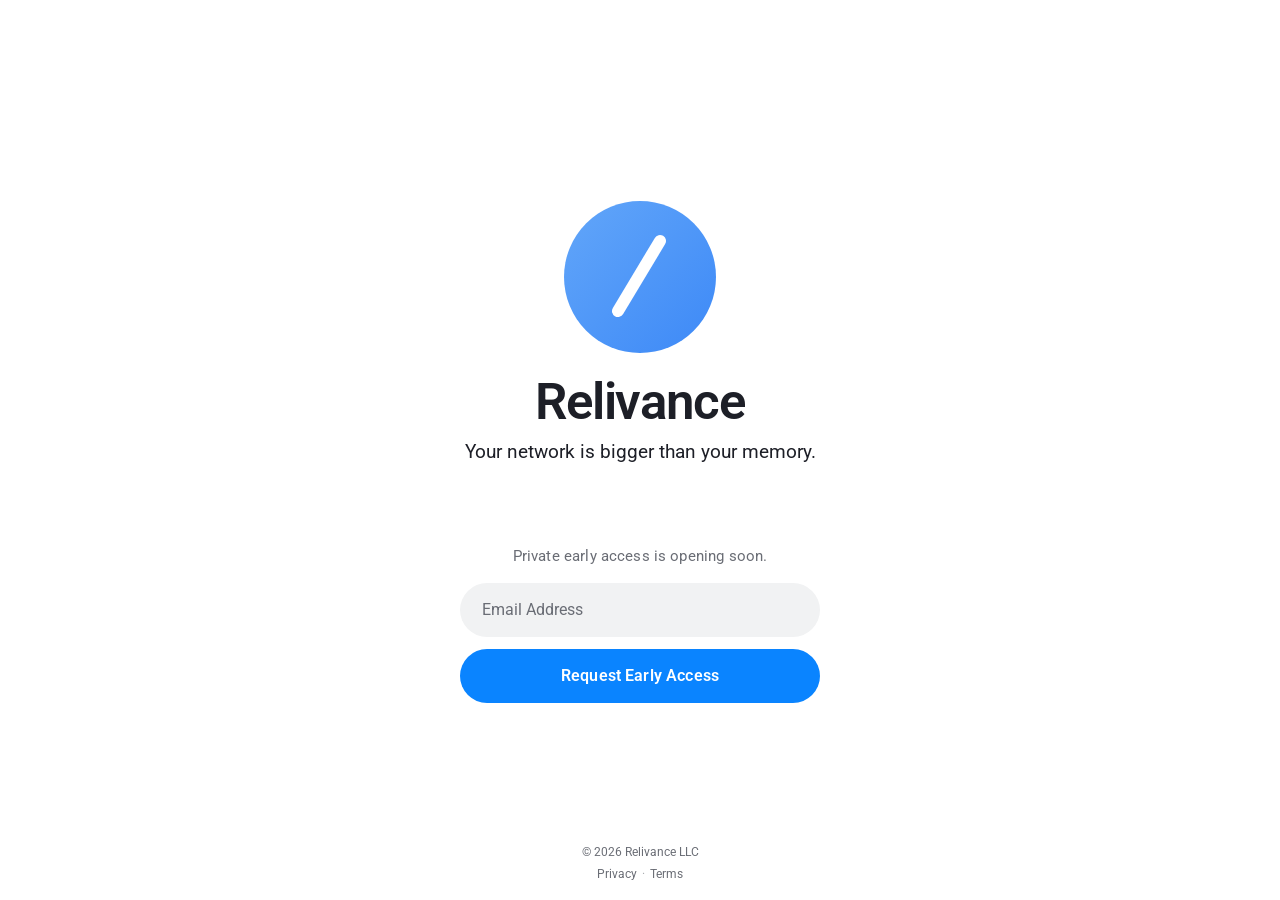
==== index.html @ b1c36630 "Update Relivance landing page" ====
<!doctype html>
<html lang="en">
  <head>
    <meta charset="utf-8" />
    <meta name="viewport" content="width=device-width, initial-scale=1, viewport-fit=cover" />
    <meta name="color-scheme" content="light dark" />
    <meta name="theme-color" content="#FFFFFF" media="(prefers-color-scheme: light)" />
    <meta name="theme-color" content="#0C0C0E" media="(prefers-color-scheme: dark)" />

    <title>Relivance — Your network is bigger than your memory.</title>
    <meta
      name="description"
      content="Relivance is a premium relationship-intelligence app for iOS. Private early access is opening soon."
    />

    <!-- Open Graph / social previews -->
    <meta property="og:type" content="website" />
    <meta property="og:title" content="Relivance" />
    <meta
      property="og:description"
      content="Your network is bigger than your memory. Private early access is opening soon."
    />
    <meta property="og:url" content="https://relivance.app/" />
    <meta property="og:image" content="https://relivance.app/assets/og-image.svg" />
    <meta name="twitter:card" content="summary_large_image" />
    <meta name="twitter:title" content="Relivance" />
    <meta
      name="twitter:description"
      content="Your network is bigger than your memory. Private early access is opening soon."
    />
    <meta name="twitter:image" content="https://relivance.app/assets/og-image.svg" />

    <!-- Favicon -->
    <link rel="icon" type="image/svg+xml" href="assets/favicon.svg" />
    <link rel="apple-touch-icon" href="assets/favicon.svg" />

    <!-- Roboto, matching the app's wordmark + slogan typography -->
    <link rel="preconnect" href="https://fonts.googleapis.com" />
    <link rel="preconnect" href="https://fonts.gstatic.com" crossorigin />
    <link
      rel="stylesheet"
      href="https://fonts.googleapis.com/css2?family=Roboto:wght@400;500;600&display=swap"
    />

    <link rel="stylesheet" href="styles.css" />
  </head>
  <body>
    <main class="stage" role="main">
      <section class="brand" aria-label="Relivance brand">
        <picture class="logo" aria-hidden="true">
          <source srcset="assets/logo-dark.svg" media="(prefers-color-scheme: dark)" />
          <img src="assets/logo-light.svg" alt="" width="160" height="160" />
        </picture>

        <h1 class="wordmark">Relivance</h1>

        <p class="slogan">Your network is bigger than your memory.</p>
      </section>

      <section class="access" aria-labelledby="access-heading">
        <p id="access-heading" class="access-heading">
          Private early access is opening soon.
        </p>

        <!--
          =====================================================================
          FORMSPREE ENDPOINT — REPLACE BEFORE GOING LIVE
          =====================================================================
          The `action` URL below is a placeholder. Sign up at
          https://formspree.io, create a new form, and copy the form's
          endpoint URL (it looks like https://formspree.io/f/abcd1234)
          into the `action` attribute below. Nothing else needs to change.

          Why Formspree: works on a static GitHub Pages site (no backend),
          has a generous free tier, sends email submissions to you, no
          tracking by default, lets you wire up Mailchimp / ConvertKit /
          Loops later without changing the form's HTML.

          Alternatives that drop in the same way (just swap the action URL):
            • Getform     https://getform.io/
            • Web3Forms   https://web3forms.com/
            • Buttondown  https://buttondown.email/api  (their forms are slightly different)

          The fetch handler below treats any 2xx response as success and
          shows the success state inline (no page redirect). The form
          gracefully degrades to a normal POST + Formspree's hosted
          confirmation page if JavaScript is disabled.
          =====================================================================
        -->
        <form
          class="access-form"
          id="access-form"
          action="https://formspree.io/f/mlgzaybw"
          method="POST"
          novalidate
        >
          <label for="email" class="visually-hidden">Email Address</label>
          <input
            id="email"
            name="email"
            type="email"
            inputmode="email"
            autocomplete="email"
            placeholder="Email Address"
            required
            aria-describedby="access-error"
            class="access-input"
          />
          <button type="submit" class="access-submit">
            <span class="access-submit-label">Request Early Access</span>
            <span class="access-submit-spinner" aria-hidden="true"></span>
          </button>

          <p id="access-error" class="access-error" role="alert" hidden></p>
        </form>

        <p id="access-success" class="access-success" role="status" hidden>
          You&rsquo;re on the early access list.
        </p>
      </section>
    </main>

    <footer class="footer">
      <small class="footer-copy">&copy; <span id="year">2026</span> Relivance LLC</small>
      <nav class="footer-nav" aria-label="Legal">
        <a href="privacy.html">Privacy</a>
        <span class="footer-sep" aria-hidden="true">·</span>
        <a href="terms.html">Terms</a>
      </nav>
    </footer>

    <script>
      // Year auto-roll. Stays cheap and dependency-free.
      document.getElementById("year").textContent = new Date().getFullYear();

      // ─── Early-access form ──────────────────────────────────────────────
      //
      // Submits via fetch so the success state can render inline, keeping
      // the visitor on the page. If JS is disabled or the fetch fails to
      // initiate, the form falls back to a normal POST to the endpoint —
      // Formspree's hosted confirmation page handles that case for free.
      //
      // We deliberately do NOT pre-validate beyond "non-empty + looks like
      // an email": Formspree (and the user's email provider) does the real
      // check. Over-validation client-side is hostile (e.g. valid
      // jane@cs.cam.ac.uk emails get rejected by overly-strict regexes).
      //
      (function () {
        const form = document.getElementById("access-form");
        const emailInput = document.getElementById("email");
        const errorEl = document.getElementById("access-error");
        const successEl = document.getElementById("access-success");
        if (!form || !emailInput) return;

        // Loose RFC-flavoured pattern: something@something.tld. Permissive
        // by design so we don't false-reject legitimate addresses; the
        // server-side will do the strict check.
        const EMAIL_PATTERN = /^[^\s@]+@[^\s@]+\.[^\s@]+$/;

        const setError = function (msg) {
          errorEl.textContent = msg;
          errorEl.hidden = !msg;
          emailInput.setAttribute("aria-invalid", msg ? "true" : "false");
        };

        const showSuccess = function () {
          form.hidden = true;
          successEl.hidden = false;
        };

        form.addEventListener("submit", async function (event) {
          // If the action URL is still the placeholder, prevent submission
          // and surface a friendly error during local development so the
          // dev knows to wire up Formspree before going live.
          if (form.action.includes("REPLACE_WITH_YOUR_FORMSPREE_ID")) {
            event.preventDefault();
            setError("Form endpoint not configured yet.");
            return;
          }

          const email = (emailInput.value || "").trim();
          if (email.length === 0 || !EMAIL_PATTERN.test(email)) {
            event.preventDefault();
            setError("Please enter a valid email address.");
            return;
          }

          // Hand the submission to fetch so we can render the success
          // state inline instead of redirecting. event.preventDefault is
          // intentionally INSIDE the try so a network failure still falls
          // back to the native form POST (Formspree's hosted confirm
          // page renders something sensible for the user).
          let usedFetch = false;
          try {
            event.preventDefault();
            usedFetch = true;
            setError("");
            form.setAttribute("data-state", "submitting");
            const response = await fetch(form.action, {
              method: "POST",
              headers: { Accept: "application/json" },
              body: new FormData(form)
            });
            form.removeAttribute("data-state");
            if (response.ok) {
              showSuccess();
            } else {
              setError("Something went wrong. Please try again in a moment.");
            }
          } catch (err) {
            form.removeAttribute("data-state");
            if (usedFetch) {
              setError("Network error. Please try again in a moment.");
            }
            // If fetch never started (e.g. CSP block), the browser falls
            // back to the normal form POST automatically.
          }
        });

        // Clear errors as the user types so the inline error doesn't
        // linger after they've already started fixing the input.
        emailInput.addEventListener("input", function () {
          if (errorEl.hidden) return;
          setError("");
        });
      })();
    </script>
  </body>
</html>
---- styles.css ----
/* =========================================================================
   Relivance — landing page styles
   Match the iOS login screen (AuthView.swift) exactly:
     - Same background (wvBackground), same primary/secondary text colors.
     - Same Roboto SemiBold 40pt wordmark + Roboto Regular 17pt slogan.
     - Same launch-screen SVG, same light/dark gradient treatment.
   No framework, no JS-driven layout. Pure CSS + system fonts fallback.
   ======================================================================== */

:root {
  /* Light-mode palette (from Assets.xcassets/wv*.colorset) */
  --wv-background: #ffffff;
  --wv-primary: #1d1f27;     /*  rgb(29, 31, 39)   — body + headlines  */
  --wv-secondary: #6a6d75;   /*  rgb(106, 109, 117) — quiet text       */
  --wv-surface: #f1f2f3;     /*  rgb(241, 242, 243) — pill / capsules  */
  --wv-border: #e2e2e5;      /*  rgb(226, 226, 229) — hairline borders */
  --wv-accent: #0a84ff;      /*  rgb(10, 132, 255)  — Apple system blue */

  /* Fluid type scale anchored on the iOS pt sizes. The wordmark is
     40pt on iOS; we let it scale a touch larger on big screens and
     not below 32px on phones. The slogan locks 16–19px range. */
  --t-wordmark: clamp(34px, 5vw, 48px);
  --t-slogan:   clamp(15px, 1.6vw, 19px);
  --t-status:   13px;
  /* Footer copy size matches apple.com's footer (12px SF Pro Regular,
     no letter-spacing). 11px reads stingy; 12px reads premium. */
  --t-footer:   12px;

  /* Vertical rhythm: match the AuthView VStack(spacing:) values. */
  --gap-logo-title: 24px;     /* outer stack spacing */
  --gap-title-slogan: 10px;   /* inner stack spacing */
  --gap-brand-status: 56px;
}

@media (prefers-color-scheme: dark) {
  :root {
    --wv-background: #0c0c0e; /*  rgb(12, 12, 14)    */
    --wv-primary:    #dcdee3; /*  rgb(220, 222, 227) */
    --wv-secondary:  #676a6f; /*  rgb(103, 106, 111) */
    --wv-surface:    #222224; /*  rgb(34, 34, 36)    */
    --wv-border:     #2a2a2d; /*  rgb(42, 42, 45)    */
  }
}

* {
  box-sizing: border-box;
  -webkit-tap-highlight-color: transparent;
}

html,
body {
  margin: 0;
  padding: 0;
  width: 100%;
  /* Use 100svh on iOS Safari to avoid the address-bar-jumping
     viewport-height bug; fall back to 100vh elsewhere. */
  min-height: 100vh;
  min-height: 100svh;
  background: var(--wv-background);
  color: var(--wv-primary);
  /* Inter is the font Linear & many modern app marketing sites
     reach for. We ship Roboto specifically because the iOS app
     uses Roboto SemiBold for the wordmark — keeping the web side
     pixel-faithful to the app's typography. System fonts cover the
     micro-second between page-paint and Roboto-load. */
  font-family: "Roboto", -apple-system, BlinkMacSystemFont, "Segoe UI",
    "Helvetica Neue", Helvetica, Arial, sans-serif;
  font-weight: 400;
  font-feature-settings: "kern" 1, "liga" 1;
  -webkit-font-smoothing: antialiased;
  -moz-osx-font-smoothing: grayscale;
  text-rendering: optimizeLegibility;
}

/* Outer layout: brand block centred, capture form below, footer pinned.
   Bottom padding reserves room for the now two-line footer (copy +
   legal links) so the form's privacy note never crashes into it. */
.stage {
  display: flex;
  flex-direction: column;
  align-items: center;
  justify-content: center;
  gap: var(--gap-brand-status);
  min-height: 100vh;
  min-height: 100svh;
  padding: 64px 24px 96px;
  padding-top: max(64px, env(safe-area-inset-top));
  padding-bottom: max(96px, calc(env(safe-area-inset-bottom) + 80px));
  text-align: center;
}

/* The brand block (logo + wordmark + slogan) mirrors AuthView's
   VStack: outer 24pt between logo and title, inner 10pt between
   title and slogan. */
.brand {
  display: flex;
  flex-direction: column;
  align-items: center;
  gap: var(--gap-logo-title);
}

.logo {
  display: block;
  width: clamp(120px, 22vw, 160px);
  height: clamp(120px, 22vw, 160px);
  /* The same small upward optical-centre nudge AuthView applies via
     .offset(y: -6). Subtle, but the brand block reads as "balanced"
     instead of "low" because of it. */
  margin-bottom: -6px;
}

.logo img {
  width: 100%;
  height: 100%;
  display: block;
}

/* Inner stack: 10pt between wordmark and slogan. */
.brand > h1,
.brand > p {
  margin: 0;
}

.brand > h1 + p {
  margin-top: calc(var(--gap-title-slogan) - var(--gap-logo-title));
}

.wordmark {
  font-family: "Roboto", -apple-system, BlinkMacSystemFont, "Segoe UI",
    "Helvetica Neue", Helvetica, Arial, sans-serif;
  font-weight: 600;
  font-size: var(--t-wordmark);
  line-height: 1.05;
  letter-spacing: -0.02em;
  color: var(--wv-primary);
}

.slogan {
  font-weight: 400;
  font-size: var(--t-slogan);
  line-height: 1.4;
  color: var(--wv-primary);
  /* No max-width: the slogan should land on a single line at every
     viewport width down to ~320px (iPhone SE). On the smallest
     phones the fluid `clamp()` font scale already drops the size
     to 15px, which keeps the sentence under the available width.
     The only case where this still wraps is when the user has
     bumped iOS / Safari text size well above 100% — graceful
     wrapping there is correct, not a bug. */
}

/* =========================================================================
   Early-access capture
   Mirrors the iOS AuthView credentials stage one-for-one:
     - 14px corner-radius input pill filled with wvSurface
     - Accent-blue capsule submit button
     - 12pt vertical gap between input and button (same as VStack(spacing:12))
     - Same disabled / loading semantics
   Layout is always stacked (input above button) — the AuthView form is
   stacked too, and on a single-field early-access form this keeps the
   visual weight of the CTA where it belongs.
   ======================================================================== */

.access {
  display: flex;
  flex-direction: column;
  align-items: center;
  gap: 12px;
  width: 100%;
  max-width: 360px;
  margin: 0;
}

.access-heading {
  margin: 0;
  font-size: 15px;
  line-height: 1.4;
  color: var(--wv-secondary);
  text-align: center;
  letter-spacing: 0.01em;
}

.access-form {
  display: flex;
  flex-direction: column;
  gap: 12px;
  width: 100%;
  margin: 4px 0 0;
}

.access-input {
  width: 100%;
  /* Match the submit button's height + capsule shape so the two
     pills read as a paired stack. The button (54px / 999px radius)
     is the source of truth for this surface — the field follows. */
  height: 54px;
  padding: 0 22px;
  border: 0;
  border-radius: 999px;
  background: var(--wv-surface);
  color: var(--wv-primary);
  font-family: inherit;
  font-size: 16px;        /* 16px prevents iOS Safari auto-zoom on focus */
  font-weight: 400;
  letter-spacing: 0;
  outline: none;
  transition: box-shadow 160ms ease, background-color 160ms ease;
  -webkit-appearance: none;
  appearance: none;
}

.access-input::placeholder {
  color: var(--wv-secondary);
  opacity: 1;             /* Firefox defaults to 0.54; normalize */
}

.access-input:focus-visible {
  box-shadow: inset 0 0 0 1.5px var(--wv-accent);
}

.access-input[aria-invalid="true"] {
  /* Same Apple system red the app uses for inline error states. */
  box-shadow: inset 0 0 0 1.5px #ea524d;
}

.access-submit {
  position: relative;
  width: 100%;
  height: 54px;
  border: 0;
  border-radius: 999px;
  background: var(--wv-accent);
  color: #ffffff;
  font-family: inherit;
  font-size: 16px;
  font-weight: 600;
  letter-spacing: 0.01em;
  cursor: pointer;
  transition: opacity 160ms ease, transform 80ms ease;
  -webkit-appearance: none;
  appearance: none;
}

.access-submit:hover {
  opacity: 0.94;
}

.access-submit:active {
  transform: scale(0.985);
}

.access-submit:focus-visible {
  outline: 2px solid var(--wv-accent);
  outline-offset: 3px;
}

/* While the fetch is in flight: hide the label, show a soft spinner.
   The button stays the same size so the layout doesn't reflow. */
.access-form[data-state="submitting"] .access-submit {
  pointer-events: none;
  opacity: 0.85;
}
.access-form[data-state="submitting"] .access-submit-label {
  visibility: hidden;
}
.access-form[data-state="submitting"] .access-submit-spinner {
  display: inline-block;
}

.access-submit-spinner {
  display: none;
  position: absolute;
  top: 50%;
  left: 50%;
  width: 18px;
  height: 18px;
  margin: -9px 0 0 -9px;
  border-radius: 50%;
  border: 2px solid rgba(255, 255, 255, 0.4);
  border-top-color: #ffffff;
  animation: access-spin 0.8s linear infinite;
}

@keyframes access-spin {
  to {
    transform: rotate(360deg);
  }
}

@media (prefers-reduced-motion: reduce) {
  .access-submit-spinner {
    animation: none;
  }
}

.access-error {
  margin: -4px 0 0;
  font-size: 12.5px;
  line-height: 1.4;
  color: #ea524d;
  letter-spacing: 0.01em;
  text-align: left;
}

/* Success state replaces the form + note. Same surface as the input
   pill, full-width on phones, capped at the form's max-width. Echoes
   the calm of the rest of the page — no celebratory emojis, no
   confetti, just a confirmation. */
.access-success {
  margin: 0;
  padding: 14px 18px;
  width: 100%;
  border-radius: 14px;
  background: var(--wv-surface);
  color: var(--wv-primary);
  font-size: 14px;
  font-weight: 500;
  line-height: 1.4;
  letter-spacing: 0.01em;
  text-align: center;
}

/* Visually-hidden but still announced by screen readers. Used for the
   <label> that pairs with the email input. */
.visually-hidden {
  position: absolute;
  width: 1px;
  height: 1px;
  padding: 0;
  margin: -1px;
  overflow: hidden;
  clip: rect(0, 0, 0, 0);
  white-space: nowrap;
  border: 0;
}

/* Footer sits flush to the bottom on the home page (position: fixed),
   normal flow on document pages (privacy / terms — see .doc-stage
   below, which overrides .footer to static so a long doc can scroll
   the footer in naturally). */
.footer {
  position: fixed;
  bottom: 0;
  left: 0;
  right: 0;
  display: flex;
  flex-direction: column;
  align-items: center;
  gap: 4px;
  padding: 16px 24px max(16px, env(safe-area-inset-bottom));
  text-align: center;
  color: var(--wv-secondary);
  font-size: var(--t-footer);
  line-height: 1.35;       /* Apple-style footer leading */
}

.footer-copy {
  font-size: inherit;
}

.footer-nav {
  display: inline-flex;
  align-items: center;
  /* Tight 5px on each side of the · separator. Adding horizontal
     padding to the links would compound with this gap and produce
     the previous too-wide "Privacy   ·   Terms" rendering. */
  gap: 5px;
  font-size: inherit;
}

.footer-nav a {
  color: var(--wv-secondary);
  text-decoration: none;
  /* Vertical-only padding keeps the focus ring tall enough without
     widening the spacing around the · separator. */
  padding: 2px 0;
  border-radius: 4px;
  transition: color 120ms ease;
}

.footer-nav a:hover,
.footer-nav a:focus-visible {
  color: var(--wv-primary);
}

.footer-nav a:focus-visible {
  outline: 2px solid var(--wv-accent);
  outline-offset: 2px;
}

.footer-sep {
  opacity: 0.6;
}

/* Tablet & desktop: a bit more breathing room above the brand
   block. The slogan already fits on a single line at every
   viewport thanks to the unconstrained .slogan rule above —
   nothing to override here. */
@media (min-width: 768px) {
  .stage {
    gap: 72px;
    padding-top: max(96px, env(safe-area-inset-top));
  }
}

@media (min-width: 1280px) {
  :root {
    --t-wordmark: clamp(40px, 4vw, 56px);
  }
  .stage {
    gap: 80px;
  }
}

/* =========================================================================
   Document pages (privacy.html / terms.html)
   Same palette + typography as the home page, just a top-anchored
   left-aligned layout instead of the centered hero. The footer flows
   naturally with the document (no fixed positioning) so long copy can
   scroll the footer in at the bottom.
   ======================================================================== */

body.doc {
  display: flex;
  flex-direction: column;
  min-height: 100vh;
  min-height: 100svh;
}

.doc-stage {
  flex: 1;
  width: 100%;
  /* Editorial-document max-width. Modern legal / docs pages on
     premium apps land in the 720–800px range so a line of 15px
     body text holds 65–75 characters per line — the comfort-zone
     for long-form reading. 640px (the previous value) was sized
     for a phone reading view, not a desktop one. */
  max-width: 760px;
  margin: 0 auto;
  padding: 48px 24px 64px;
  padding-top: max(48px, calc(env(safe-area-inset-top) + 32px));
  text-align: left;
}

/* Tablet up: more generous side gutters so the content column
   doesn't feel slammed against the viewport edge once the page
   has more horizontal room. */
@media (min-width: 768px) {
  .doc-stage {
    padding-left: 40px;
    padding-right: 40px;
    padding-top: max(64px, calc(env(safe-area-inset-top) + 48px));
    padding-bottom: 80px;
  }
}

/* Wide desktop: large top breathing room so a long legal page
   opens with a calm, premium feel rather than dropping the reader
   straight onto the title. */
@media (min-width: 1280px) {
  .doc-stage {
    padding-top: 96px;
    padding-bottom: 96px;
  }
}

.doc-header {
  display: flex;
  align-items: center;
  gap: 12px;
  margin: 0 0 40px;
}

.doc-header a {
  display: inline-flex;
  align-items: center;
  gap: 12px;
  text-decoration: none;
  color: inherit;
  border-radius: 8px;
}

.doc-header a:focus-visible {
  outline: 2px solid var(--wv-accent);
  outline-offset: 4px;
}

.doc-logo {
  width: 32px;
  height: 32px;
  display: block;
}

.doc-logo img {
  width: 100%;
  height: 100%;
  display: block;
}

.doc-name {
  font-family: "Roboto", -apple-system, BlinkMacSystemFont, "Segoe UI",
    "Helvetica Neue", Helvetica, Arial, sans-serif;
  font-weight: 600;
  font-size: 17px;
  letter-spacing: -0.01em;
  color: var(--wv-primary);
}

.doc-title {
  margin: 0 0 8px;
  font-family: "Roboto", -apple-system, BlinkMacSystemFont, "Segoe UI",
    "Helvetica Neue", Helvetica, Arial, sans-serif;
  font-weight: 600;
  font-size: clamp(26px, 3.2vw, 32px);
  line-height: 1.15;
  letter-spacing: -0.015em;
  color: var(--wv-primary);
}

.doc-meta {
  margin: 0 0 32px;
  font-size: 13px;
  color: var(--wv-secondary);
  letter-spacing: 0.01em;
}

.doc-section {
  margin: 0 0 28px;
}

.doc-section h2 {
  margin: 0 0 8px;
  font-family: "Roboto", -apple-system, BlinkMacSystemFont, "Segoe UI",
    "Helvetica Neue", Helvetica, Arial, sans-serif;
  font-weight: 600;
  font-size: 17px;
  line-height: 1.3;
  letter-spacing: -0.005em;
  color: var(--wv-primary);
}

.doc-section p,
.doc-section li {
  margin: 0 0 10px;
  font-size: 15px;
  line-height: 1.6;
  color: var(--wv-primary);
}

.doc-section p:last-child,
.doc-section li:last-child {
  margin-bottom: 0;
}

.doc-section a {
  color: var(--wv-accent);
  text-decoration: none;
}

.doc-section a:hover,
.doc-section a:focus-visible {
  text-decoration: underline;
  text-underline-offset: 3px;
}

.doc-section ul {
  margin: 0 0 10px;
  padding: 0 0 0 18px;
}

.doc-section .doc-address {
  display: block;
  font-style: normal;
  color: var(--wv-primary);
  line-height: 1.55;
}

.doc-section .doc-address-label {
  display: block;
  color: var(--wv-secondary);
  /* Font-size and weight inherit from .doc-section p (15px / 400) so
     this label reads as a peer of the address lines beneath it — only
     the colour is dialled down to wvSecondary to keep the visual
     hierarchy. */
  margin-bottom: 4px;
}

/* On document pages the footer flows naturally instead of fixing to
   the bottom of the viewport — long copy should scroll past the
   footer cleanly. */
body.doc .footer {
  position: static;
  margin: 24px auto 0;
  padding-bottom: max(24px, env(safe-area-inset-bottom));
}

/* Print: unstick the footer so a printed copy doesn't lose it. */
@media print {
  .footer {
    position: static;
    margin-top: 64px;
  }
}
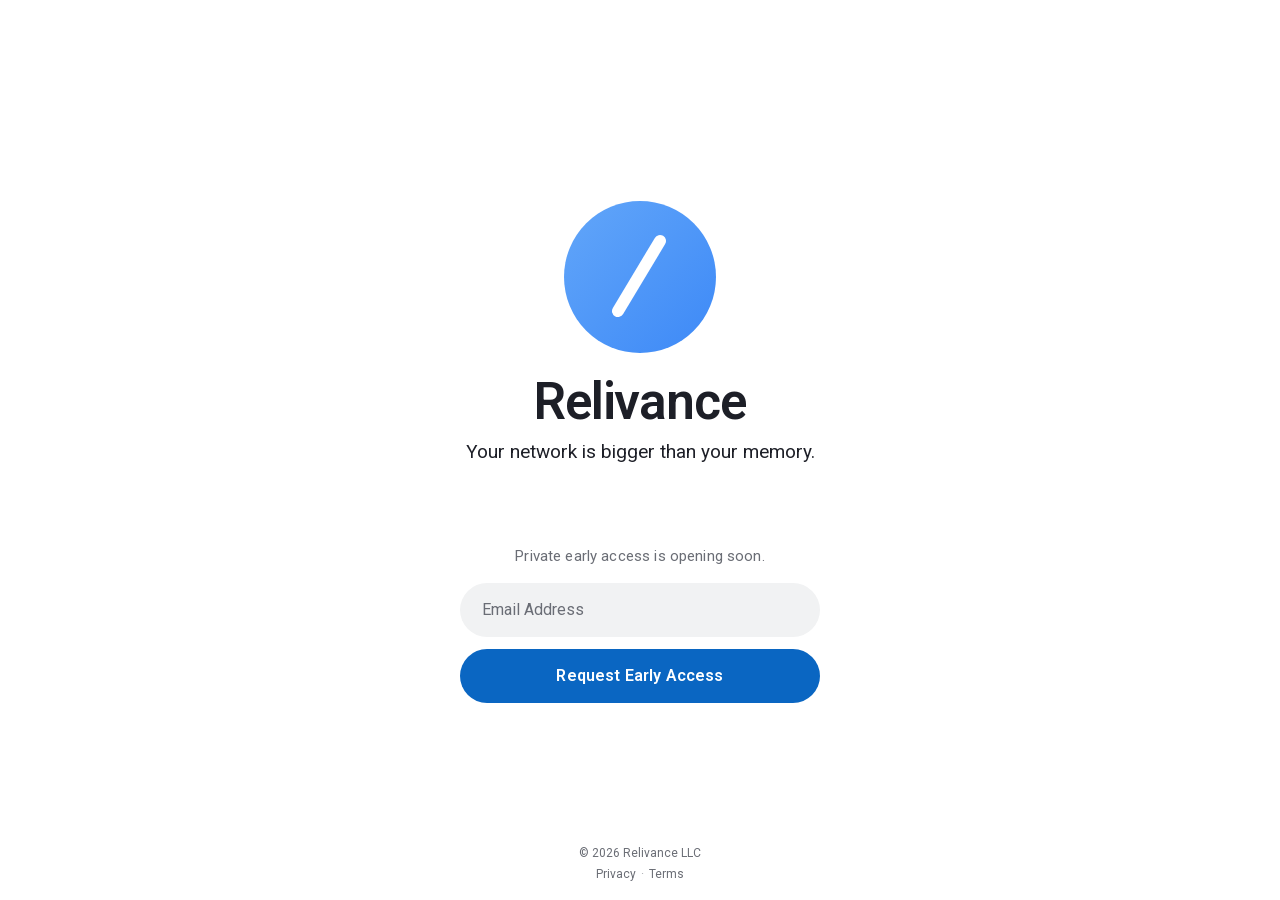
==== commit 72ff8931: "Update Relivance landing page" ====
--- a/index.html
+++ b/index.html
@@ -34,12 +34,16 @@
     <link rel="icon" type="image/svg+xml" href="assets/favicon.svg" />
     <link rel="apple-touch-icon" href="assets/favicon.svg" />
 
-    <!-- Roboto, matching the app's wordmark + slogan typography -->
-    <link rel="preconnect" href="https://fonts.googleapis.com" />
-    <link rel="preconnect" href="https://fonts.gstatic.com" crossorigin />
+    <!-- Roboto, self-hosted (Apache 2.0). See styles.css @font-face block.
+         Preload the latin subset because every page renders English copy
+         first; latin-ext loads on-demand when the browser actually
+         encounters a glyph it covers (umlauts, ß, etc.). -->
     <link
-      rel="stylesheet"
-      href="https://fonts.googleapis.com/css2?family=Roboto:wght@400;500;600&display=swap"
+      rel="preload"
+      href="assets/fonts/roboto-latin.woff2"
+      as="font"
+      type="font/woff2"
+      crossorigin
     />
 
     <link rel="stylesheet" href="styles.css" />
@@ -109,14 +113,44 @@
           <button type="submit" class="access-submit">
             <span class="access-submit-label">Request Early Access</span>
             <span class="access-submit-spinner" aria-hidden="true"></span>
+            <span class="access-submit-success" aria-hidden="true">
+              Success
+              <svg
+                viewBox="0 0 16 16"
+                width="18"
+                height="18"
+                role="img"
+                aria-label="Success"
+              >
+                <!--
+                  SF Symbol "checkmark.circle.fill" replicated in SVG.
+                  White filled disc; the checkmark is the disc's
+                  cutout, so the button's accent-blue background
+                  shows through inside the checkmark shape — exactly
+                  how the SF Symbol renders when tinted white over a
+                  coloured surface in iOS.
+                -->
+                <path
+                  fill="#ffffff"
+                  fill-rule="evenodd"
+                  clip-rule="evenodd"
+                  d="M8 16A8 8 0 1 0 8 0a8 8 0 0 0 0 16Zm-.81-4.71 4.79-5.6-.99-.85-4.13 4.83-2.13-2.13-.99.99 2.71 2.71.39.39.35-.34Z"
+                />
+              </svg>
+            </span>
           </button>
 
           <p id="access-error" class="access-error" role="alert" hidden></p>
         </form>
 
-        <p id="access-success" class="access-success" role="status" hidden>
-          You&rsquo;re on the early access list.
-        </p>
+        <!--
+          Visually-hidden live region for screen readers. The visible
+          success state lives inside the button itself, but assistive
+          tech doesn't always announce a button label changing. This
+          polite live region announces "You're on the early access
+          list." when the form transitions to its success state.
+        -->
+        <p id="access-success" class="visually-hidden" role="status" aria-live="polite"></p>
       </section>
     </main>
 
@@ -164,8 +198,15 @@
         };
 
         const showSuccess = function () {
-          form.hidden = true;
-          successEl.hidden = false;
+          // Lock the form into the success state without removing it:
+          // input greys out + disables, button morphs to the
+          // "Success ✓" treatment. The whole form stays on screen
+          // so the user sees the locked-in email they just submitted.
+          form.setAttribute("data-state", "success");
+          emailInput.disabled = true;
+          emailInput.readOnly = true;
+          // Announce via the visually-hidden live region for SR users.
+          successEl.textContent = "You’re on the early access list.";
         };
 
         form.addEventListener("submit", async function (event) {
--- a/styles.css
+++ b/styles.css
@@ -7,6 +7,41 @@
    No framework, no JS-driven layout. Pure CSS + system fonts fallback.
    ======================================================================== */
 
+/* =========================================================================
+   Roboto (self-hosted, Apache 2.0)
+   Two .woff2 files in assets/fonts/ cover everything we need:
+     - latin       — ASCII, Western European accents (English)
+     - latin-ext   — extra Latin (German umlauts, ß, Czech, Polish, etc.)
+   v51 ships as a variable font, so a single file per subset covers
+   every weight (100–900). Browser picks the right interpolated weight
+   from font-weight: 400 / 500 / 600 declarations elsewhere in the file.
+   font-display: swap means the page renders immediately in the system
+   fallback and re-flows to Roboto when the .woff2 finishes loading
+   (typically within the first paint on a warm cache, ~50ms on a cold
+   one over Pages' CDN).
+   ======================================================================== */
+@font-face {
+  font-family: "Roboto";
+  font-style: normal;
+  font-weight: 100 900;
+  font-display: swap;
+  src: url("assets/fonts/roboto-latin.woff2") format("woff2");
+  unicode-range: U+0000-00FF, U+0131, U+0152-0153, U+02BB-02BC, U+02C6,
+    U+02DA, U+02DC, U+0304, U+0308, U+0329, U+2000-206F, U+20AC, U+2122,
+    U+2191, U+2193, U+2212, U+2215, U+FEFF, U+FFFD;
+}
+@font-face {
+  font-family: "Roboto";
+  font-style: normal;
+  font-weight: 100 900;
+  font-display: swap;
+  src: url("assets/fonts/roboto-latin-ext.woff2") format("woff2");
+  unicode-range: U+0100-02BA, U+02BD-02C5, U+02C7-02CC, U+02CE-02D7,
+    U+02DD-02FF, U+0304, U+0308, U+0329, U+1D00-1DBF, U+1E00-1E9F,
+    U+1EF2-1EFF, U+2020, U+20A0-20AB, U+20AD-20C0, U+2113, U+2C60-2C7F,
+    U+A720-A7FF;
+}
+
 :root {
   /* Light-mode palette (from Assets.xcassets/wv*.colorset) */
   --wv-background: #ffffff;
@@ -15,6 +50,14 @@
   --wv-surface: #f1f2f3;     /*  rgb(241, 242, 243) — pill / capsules  */
   --wv-border: #e2e2e5;      /*  rgb(226, 226, 229) — hairline borders */
   --wv-accent: #0a84ff;      /*  rgb(10, 132, 255)  — Apple system blue */
+
+  /* Primary-CTA blue. Sourced from the iOS LinkedIn-import sheet's
+     "Upload LinkedIn Archive" capsule (LinkedInImportSheet.swift:356,
+     #0A66C2). Slightly cooler and more saturated than the iOS system
+     blue — feels intentional and brand-coded rather than borrowed
+     from the OS. Light mode only; dark mode falls back to wvAccent
+     (the iOS system blue holds up better on a near-black surface). */
+  --cta-blue: #0a66c2;
 
   /* Fluid type scale anchored on the iOS pt sizes. The wordmark is
      40pt on iOS; we let it scale a touch larger on big screens and
@@ -39,6 +82,11 @@
     --wv-secondary:  #676a6f; /*  rgb(103, 106, 111) */
     --wv-surface:    #222224; /*  rgb(34, 34, 36)    */
     --wv-border:     #2a2a2d; /*  rgb(42, 42, 45)    */
+    /* Dark mode: the LinkedIn-import blue (#0A66C2) reads heavy on
+       a near-black surface. Fall back to the iOS system blue, which
+       has a slightly higher luminance and reads brighter without
+       losing the "primary CTA" weight. */
+    --cta-blue: var(--wv-accent);
   }
 }
 
@@ -229,7 +277,10 @@
   height: 54px;
   border: 0;
   border-radius: 999px;
-  background: var(--wv-accent);
+  /* Sourced from the iOS LinkedIn-import capsule
+     (LinkedInImportSheet.swift:356). In dark mode this resolves to
+     wvAccent — see the @media block at the top of this file. */
+  background: var(--cta-blue);
   color: #ffffff;
   font-family: inherit;
   font-size: 16px;
@@ -250,7 +301,7 @@
 }
 
 .access-submit:focus-visible {
-  outline: 2px solid var(--wv-accent);
+  outline: 2px solid var(--cta-blue);
   outline-offset: 3px;
 }
 
@@ -293,6 +344,68 @@
   }
 }
 
+/* ── Success state ──────────────────────────────────────────────────
+   After submit lands:
+   • Input greys out (still readable, still showing the typed email,
+     but visibly locked in)
+   • Button label swaps to "Success" + checkmark.circle.fill icon
+   • Both controls become non-interactive
+   Same button size, same overall layout — only the content morphs.
+*/
+.access-submit-success {
+  display: none;
+  position: absolute;
+  inset: 0;
+  align-items: center;
+  justify-content: center;
+  gap: 8px;
+  color: #ffffff;
+  font-family: inherit;
+  font-size: 16px;
+  font-weight: 600;
+  letter-spacing: 0.01em;
+}
+
+.access-submit-success svg {
+  display: block;
+  flex-shrink: 0;
+}
+
+.access-form[data-state="success"] .access-input {
+  /* "Greyed out" treatment: muted background, secondary text colour,
+     no interaction. Keeps the email visible so the user remembers
+     what they submitted. */
+  background: var(--wv-surface);
+  color: var(--wv-secondary);
+  cursor: default;
+  /* Soft fade gives a subtle "this is locked in" feel without
+     fully hiding the value. */
+  opacity: 0.7;
+  pointer-events: none;
+}
+
+.access-form[data-state="success"] .access-input:focus-visible {
+  /* No focus ring once disabled — there is no editing to do. */
+  box-shadow: none;
+}
+
+.access-form[data-state="success"] .access-submit {
+  pointer-events: none;
+  cursor: default;
+}
+
+.access-form[data-state="success"] .access-submit-label {
+  visibility: hidden;
+}
+
+.access-form[data-state="success"] .access-submit-spinner {
+  display: none;
+}
+
+.access-form[data-state="success"] .access-submit-success {
+  display: inline-flex;
+}
+
 .access-error {
   margin: -4px 0 0;
   font-size: 12.5px;
@@ -302,26 +415,9 @@
   text-align: left;
 }
 
-/* Success state replaces the form + note. Same surface as the input
-   pill, full-width on phones, capped at the form's max-width. Echoes
-   the calm of the rest of the page — no celebratory emojis, no
-   confetti, just a confirmation. */
-.access-success {
-  margin: 0;
-  padding: 14px 18px;
-  width: 100%;
-  border-radius: 14px;
-  background: var(--wv-surface);
-  color: var(--wv-primary);
-  font-size: 14px;
-  font-weight: 500;
-  line-height: 1.4;
-  letter-spacing: 0.01em;
-  text-align: center;
-}
-
 /* Visually-hidden but still announced by screen readers. Used for the
-   <label> that pairs with the email input. */
+   <label> that pairs with the email input AND for the success live
+   region that announces submission to assistive tech. */
 .visually-hidden {
   position: absolute;
   width: 1px;
@@ -346,12 +442,15 @@
   display: flex;
   flex-direction: column;
   align-items: center;
-  gap: 4px;
+  /* 40% tighter than the previous 4px stack gap, so the copyright and
+     legal-links lines read as a tighter visual unit rather than two
+     independent rows. */
+  gap: 2.4px;
   padding: 16px 24px max(16px, env(safe-area-inset-bottom));
   text-align: center;
   color: var(--wv-secondary);
   font-size: var(--t-footer);
-  line-height: 1.35;       /* Apple-style footer leading */
+  line-height: 1.35;
 }
 
 .footer-copy {
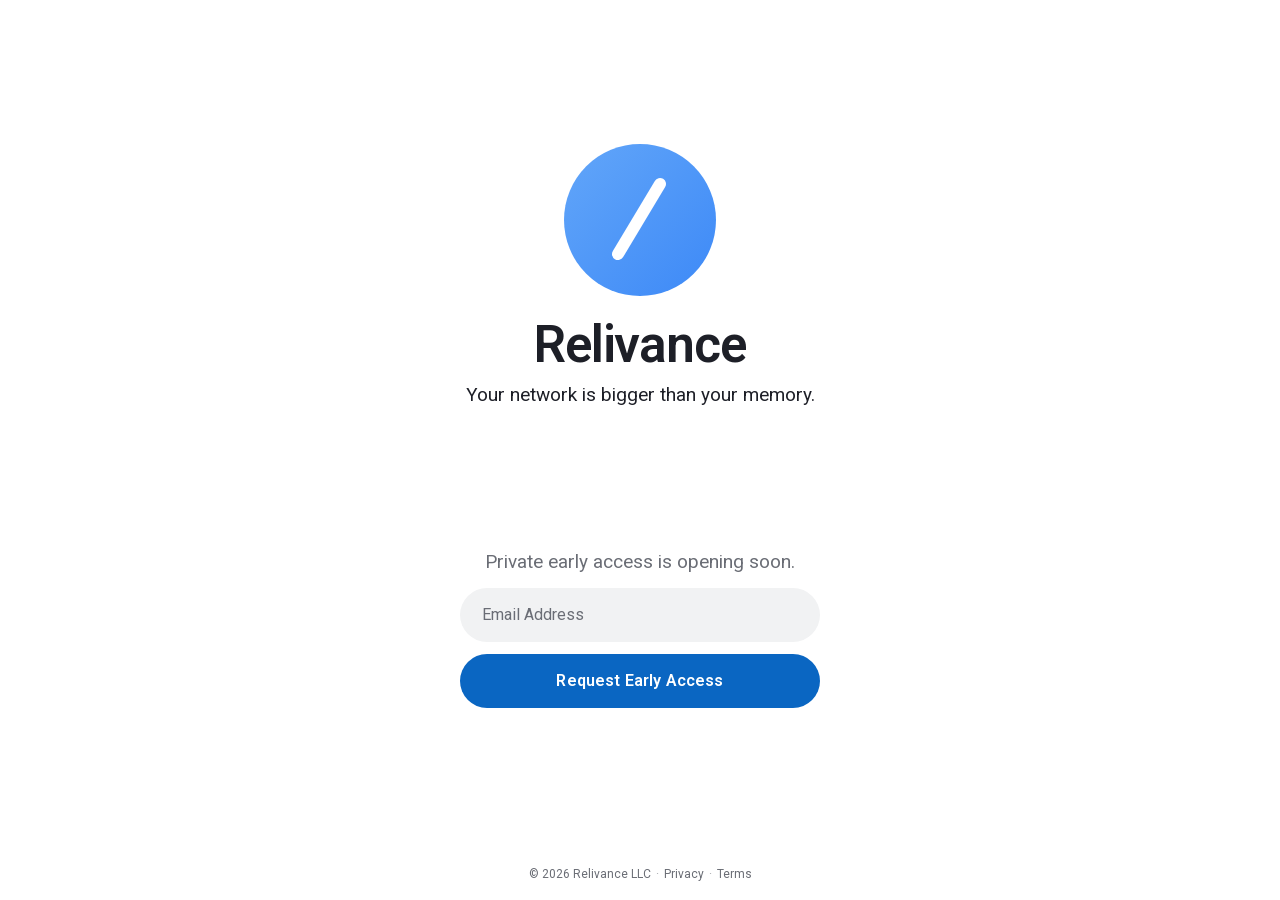
==== commit d5733328: "Update Relivance landing page" ====
--- a/index.html
+++ b/index.html
@@ -156,6 +156,7 @@
 
     <footer class="footer">
       <small class="footer-copy">&copy; <span id="year">2026</span> Relivance LLC</small>
+      <span class="footer-sep" aria-hidden="true">·</span>
       <nav class="footer-nav" aria-label="Legal">
         <a href="privacy.html">Privacy</a>
         <span class="footer-sep" aria-hidden="true">·</span>
--- a/styles.css
+++ b/styles.css
@@ -55,8 +55,7 @@
      "Upload LinkedIn Archive" capsule (LinkedInImportSheet.swift:356,
      #0A66C2). Slightly cooler and more saturated than the iOS system
      blue — feels intentional and brand-coded rather than borrowed
-     from the OS. Light mode only; dark mode falls back to wvAccent
-     (the iOS system blue holds up better on a near-black surface). */
+     from the OS. Applied in both light and dark mode. */
   --cta-blue: #0a66c2;
 
   /* Fluid type scale anchored on the iOS pt sizes. The wordmark is
@@ -69,10 +68,12 @@
      no letter-spacing). 11px reads stingy; 12px reads premium. */
   --t-footer:   12px;
 
-  /* Vertical rhythm: match the AuthView VStack(spacing:) values. */
-  --gap-logo-title: 24px;     /* outer stack spacing */
-  --gap-title-slogan: 10px;   /* inner stack spacing */
-  --gap-brand-status: 56px;
+  /* Vertical rhythm: match the AuthView VStack(spacing:) values
+     for the in-brand-block spacing. The structural top/middle/bottom
+     gaps no longer need a CSS variable — .stage now uses
+     justify-content: space-evenly to distribute them automatically. */
+  --gap-logo-title: 24px;     /* outer stack spacing (logo → wordmark) */
+  --gap-title-slogan: 10px;   /* inner stack spacing (wordmark → slogan) */
 }
 
 @media (prefers-color-scheme: dark) {
@@ -82,11 +83,9 @@
     --wv-secondary:  #676a6f; /*  rgb(103, 106, 111) */
     --wv-surface:    #222224; /*  rgb(34, 34, 36)    */
     --wv-border:     #2a2a2d; /*  rgb(42, 42, 45)    */
-    /* Dark mode: the LinkedIn-import blue (#0A66C2) reads heavy on
-       a near-black surface. Fall back to the iOS system blue, which
-       has a slightly higher luminance and reads brighter without
-       losing the "primary CTA" weight. */
-    --cta-blue: var(--wv-accent);
+    /* --cta-blue intentionally NOT overridden here — the LinkedIn
+       brand blue applies in both light and dark mode so the CTA
+       reads consistently across appearances. */
   }
 }
 
@@ -106,6 +105,17 @@
   min-height: 100svh;
   background: var(--wv-background);
   color: var(--wv-primary);
+}
+
+body {
+  /* Flex column so the .stage can flex-grow to absorb the available
+     viewport height while the footer sits in-flow right beneath it
+     at the bottom of the screen. This is the structural plumbing
+     that lets `.stage` use `justify-content: space-evenly` to
+     produce three EXACTLY equal gaps (top-of-viewport→logo,
+     slogan→access-heading, button→footer). */
+  display: flex;
+  flex-direction: column;
   /* Inter is the font Linear & many modern app marketing sites
      reach for. We ship Roboto specifically because the iOS app
      uses Roboto SemiBold for the wordmark — keeping the web side
@@ -120,20 +130,34 @@
   text-rendering: optimizeLegibility;
 }
 
-/* Outer layout: brand block centred, capture form below, footer pinned.
-   Bottom padding reserves room for the now two-line footer (copy +
-   legal links) so the form's privacy note never crashes into it. */
+/* Outer layout: brand block + capture form with THREE EXACTLY EQUAL
+   structural gaps:
+     1. top-of-viewport → logo
+     2. slogan        → "Private early access" heading
+     3. submit button → footer (first line, the copyright)
+   How this works:
+   - body is a flex column with min-height 100svh.
+   - .stage has `flex: 1 0 auto`, so it absorbs all viewport space
+     above the footer (the footer sits in-flow at the bottom).
+   - .stage uses `justify-content: space-evenly`, which distributes
+     its two flex children (brand + access) with mathematically equal
+     empty space around each: 1/3 above brand, 1/3 between them, 1/3
+     below access. The bottom 1/3 sits between the access block and
+     the footer's top edge, giving us the third equal gap "for free".
+   - Padding-top picks up the safe-area inset on notched devices, so
+     content never renders under a notch. This is added on top of the
+     space-evenly gap; visually the top gap is `top-flex-space +
+     safe-area-inset` on those devices, which is the right thing
+     (the inset is consumed by the system, not by the user). */
 .stage {
+  flex: 1 0 auto;
   display: flex;
   flex-direction: column;
   align-items: center;
-  justify-content: center;
-  gap: var(--gap-brand-status);
-  min-height: 100vh;
-  min-height: 100svh;
-  padding: 64px 24px 96px;
-  padding-top: max(64px, env(safe-area-inset-top));
-  padding-bottom: max(96px, calc(env(safe-area-inset-bottom) + 80px));
+  justify-content: space-evenly;
+  padding-top: env(safe-area-inset-top);
+  padding-left: 24px;
+  padding-right: 24px;
   text-align: center;
 }
 
@@ -221,11 +245,15 @@
 
 .access-heading {
   margin: 0;
-  font-size: 15px;
+  /* Same Roboto family (inherited from body), same weight (400,
+     inherited), same fluid size and line-height as the slogan above
+     the brand block. The two intro-style lines now read as visual
+     peers in typography — only the colour stays subordinate
+     (wvSecondary) so the slogan keeps the hero role. */
+  font-size: var(--t-slogan);
   line-height: 1.4;
   color: var(--wv-secondary);
   text-align: center;
-  letter-spacing: 0.01em;
 }
 
 .access-form {
@@ -233,7 +261,10 @@
   flex-direction: column;
   gap: 12px;
   width: 100%;
-  margin: 4px 0 0;
+  /* No margin-top here: the .access container's own `gap: 12px`
+     already sits between the heading and this form. Equal 12px
+     stacks: heading → input → button, all the same rhythm. */
+  margin: 0;
 }
 
 .access-input {
@@ -430,22 +461,21 @@
   border: 0;
 }
 
-/* Footer sits flush to the bottom on the home page (position: fixed),
-   normal flow on document pages (privacy / terms — see .doc-stage
-   below, which overrides .footer to static so a long doc can scroll
-   the footer in naturally). */
+/* Single-row footer. Sits at the bottom of the viewport via the
+   body's flex layout (see `body` rule above): the body is a flex
+   column with min-height: 100svh and the .stage uses flex-grow to
+   absorb all extra viewport height, which automatically pins the
+   footer to the bottom without `position: fixed`.
+   The footer is now ONE line — copyright dot Privacy dot Terms —
+   rather than two stacked rows, which reads tighter and frees up
+   vertical space for the brand block above. */
 .footer {
-  position: fixed;
-  bottom: 0;
-  left: 0;
-  right: 0;
   display: flex;
-  flex-direction: column;
+  flex-direction: row;
+  flex-wrap: wrap;
   align-items: center;
-  /* 40% tighter than the previous 4px stack gap, so the copyright and
-     legal-links lines read as a tighter visual unit rather than two
-     independent rows. */
-  gap: 2.4px;
+  justify-content: center;
+  gap: 5px;
   padding: 16px 24px max(16px, env(safe-area-inset-bottom));
   text-align: center;
   color: var(--wv-secondary);
@@ -491,23 +521,14 @@
   opacity: 0.6;
 }
 
-/* Tablet & desktop: a bit more breathing room above the brand
-   block. The slogan already fits on a single line at every
-   viewport thanks to the unconstrained .slogan rule above —
-   nothing to override here. */
-@media (min-width: 768px) {
-  .stage {
-    gap: 72px;
-    padding-top: max(96px, env(safe-area-inset-top));
-  }
-}
-
+/* Desktop wordmark steps up slightly so the "Relivance" headline holds
+   the right visual weight on larger viewports. The structural gaps
+   (top, slogan→heading, button→footer) auto-scale via .stage's
+   justify-content: space-evenly, so no per-breakpoint gap override is
+   needed any more. */
 @media (min-width: 1280px) {
   :root {
     --t-wordmark: clamp(40px, 4vw, 56px);
-  }
-  .stage {
-    gap: 80px;
   }
 }
 
@@ -684,19 +705,19 @@
   margin-bottom: 4px;
 }
 
-/* On document pages the footer flows naturally instead of fixing to
-   the bottom of the viewport — long copy should scroll past the
-   footer cleanly. */
+/* On document pages the footer sits naturally below the doc-stage so
+   long policy copy scrolls the footer in at the bottom. The home page
+   already places the footer in-flow via body's flex column + .stage's
+   flex-grow — nothing extra needed there. */
 body.doc .footer {
-  position: static;
   margin: 24px auto 0;
   padding-bottom: max(24px, env(safe-area-inset-bottom));
 }
 
-/* Print: unstick the footer so a printed copy doesn't lose it. */
+/* Print: keep the footer immediately after content with a comfortable
+   gap so a printed page doesn't end on the button. */
 @media print {
   .footer {
-    position: static;
     margin-top: 64px;
   }
 }
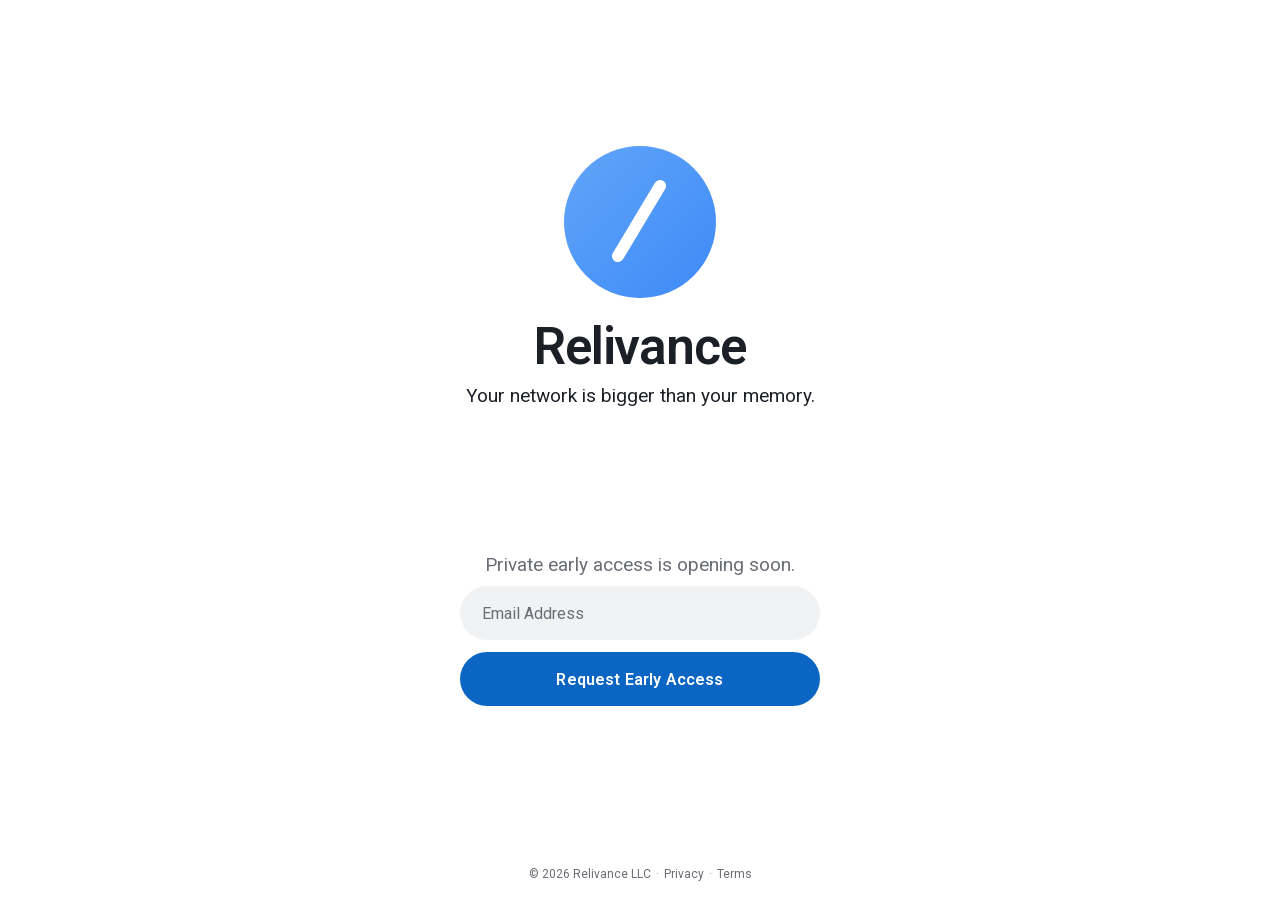
==== commit e3a4e93d: "Update Relivance landing page" ====
--- a/index.html
+++ b/index.html
@@ -158,9 +158,9 @@
       <small class="footer-copy">&copy; <span id="year">2026</span> Relivance LLC</small>
       <span class="footer-sep" aria-hidden="true">·</span>
       <nav class="footer-nav" aria-label="Legal">
-        <a href="privacy.html">Privacy</a>
+        <a href="/privacy/">Privacy</a>
         <span class="footer-sep" aria-hidden="true">·</span>
-        <a href="terms.html">Terms</a>
+        <a href="/terms/">Terms</a>
       </nav>
     </footer>
 
--- a/styles.css
+++ b/styles.css
@@ -237,7 +237,15 @@
   display: flex;
   flex-direction: column;
   align-items: center;
-  gap: 12px;
+  /* Reduced from 12px → 8px to match the visual rhythm of the form
+     itself. The form has its own `gap: 12px` between the input pill
+     and the submit pill — those two pills have no line-height
+     padding, so 12px IS the visual gap. The heading above does have
+     line-height padding (~4px below the text), so a 12px CSS gap
+     between heading and input would read as ~16px visually. Using
+     8px here compensates: 8 + 4 ≈ 12px visual, matching the
+     input → button gap exactly. */
+  gap: 8px;
   width: 100%;
   max-width: 360px;
   margin: 0;
@@ -472,7 +480,12 @@
 .footer {
   display: flex;
   flex-direction: row;
-  flex-wrap: wrap;
+  /* nowrap is deliberate. The footer contents (copyright, separator,
+     Privacy/Terms nav) total ~250–280px and fit on a single row at
+     every viewport down to ~320px (iPhone SE portrait). Forcing
+     nowrap stops any zoom / font-scaling / RTL edge case from
+     producing the old two-row stack. */
+  flex-wrap: nowrap;
   align-items: center;
   justify-content: center;
   gap: 5px;
@@ -533,7 +546,7 @@
 }
 
 /* =========================================================================
-   Document pages (privacy.html / terms.html)
+   Document pages (/privacy/, /terms/)
    Same palette + typography as the home page, just a top-anchored
    left-aligned layout instead of the centered hero. The footer flows
    naturally with the document (no fixed positioning) so long copy can
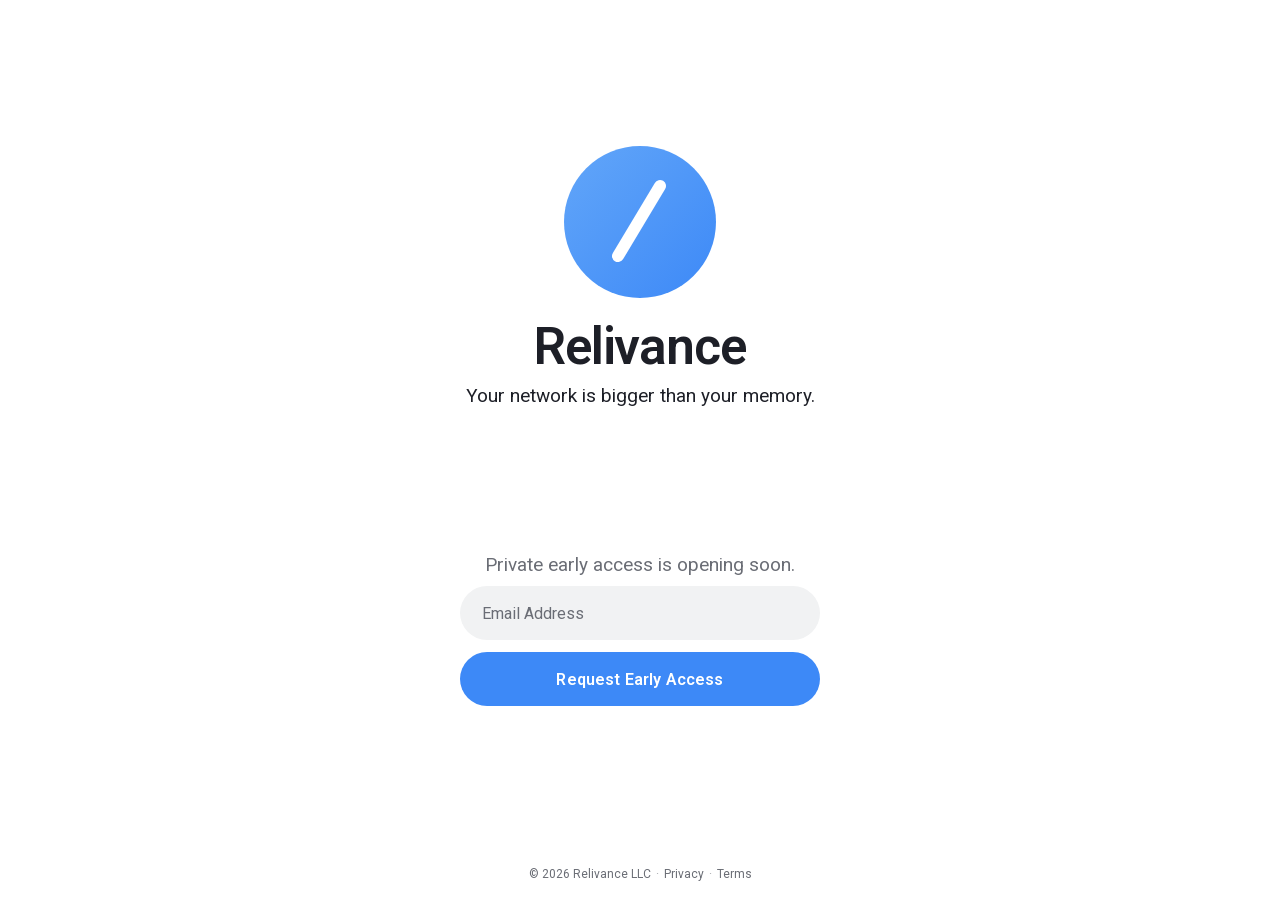
==== commit 143091f1: "Rich-link preview: PNG og-image + apple-touch-icon" ====
--- a/index.html
+++ b/index.html
@@ -13,26 +13,46 @@
       content="Relivance is a premium relationship-intelligence app for iOS. Private early access is opening soon."
     />
 
-    <!-- Open Graph / social previews -->
+    <!-- Open Graph / social previews. iMessage (and most other rich-link
+         scrapers) need a RASTER og:image — SVGs are silently ignored.
+         The 1200×630 PNG is what iMessage renders above the title +
+         description on the Rich Link card. -->
     <meta property="og:type" content="website" />
+    <meta property="og:site_name" content="Relivance" />
     <meta property="og:title" content="Relivance" />
     <meta
       property="og:description"
-      content="Your network is bigger than your memory. Private early access is opening soon."
+      content="Your network is bigger than your memory."
     />
     <meta property="og:url" content="https://relivance.app/" />
-    <meta property="og:image" content="https://relivance.app/assets/og-image.svg" />
+    <meta property="og:image" content="https://relivance.app/assets/og-image.png" />
+    <meta property="og:image:type" content="image/png" />
+    <meta property="og:image:width" content="1200" />
+    <meta property="og:image:height" content="630" />
+    <meta
+      property="og:image:alt"
+      content="Relivance. Your network is bigger than your memory."
+    />
+
     <meta name="twitter:card" content="summary_large_image" />
     <meta name="twitter:title" content="Relivance" />
     <meta
       name="twitter:description"
-      content="Your network is bigger than your memory. Private early access is opening soon."
-    />
-    <meta name="twitter:image" content="https://relivance.app/assets/og-image.svg" />
-
-    <!-- Favicon -->
+      content="Your network is bigger than your memory."
+    />
+    <meta name="twitter:image" content="https://relivance.app/assets/og-image.png" />
+    <meta
+      name="twitter:image:alt"
+      content="Relivance. Your network is bigger than your memory."
+    />
+
+    <!-- Favicon + iOS home-screen icon. Keep the SVG favicon for modern
+         desktop browsers (sharp at any size), but ship a 180×180 PNG
+         for iOS home-screen bookmarks and Safari's share UI — those
+         surfaces can't read SVGs. -->
     <link rel="icon" type="image/svg+xml" href="assets/favicon.svg" />
-    <link rel="apple-touch-icon" href="assets/favicon.svg" />
+    <link rel="apple-touch-icon" sizes="180x180" href="assets/apple-touch-icon.png" />
+    <link rel="icon" type="image/png" sizes="512x512" href="assets/icon-512.png" />
 
     <!-- Roboto, self-hosted (Apache 2.0). See styles.css @font-face block.
          Preload the latin subset because every page renders English copy
--- a/styles.css
+++ b/styles.css
@@ -51,12 +51,13 @@
   --wv-border: #e2e2e5;      /*  rgb(226, 226, 229) — hairline borders */
   --wv-accent: #0a84ff;      /*  rgb(10, 132, 255)  — Apple system blue */
 
-  /* Primary-CTA blue. Sourced from the iOS LinkedIn-import sheet's
-     "Upload LinkedIn Archive" capsule (LinkedInImportSheet.swift:356,
-     #0A66C2). Slightly cooler and more saturated than the iOS system
-     blue — feels intentional and brand-coded rather than borrowed
-     from the OS. Applied in both light and dark mode. */
-  --cta-blue: #0a66c2;
+  /* Primary-CTA blue. Light mode uses the darker stop of the brand
+     logo's diagonal gradient (#3D89F7, from assets/logo-light.svg),
+     so the button reads as a direct extension of the logo on white.
+     Dark mode keeps the LinkedIn-import sheet's #0A66C2 (overridden
+     below) — that deeper, cooler blue holds the surface weight on
+     near-black better than the lighter logo blue. */
+  --cta-blue: #3d89f7;
 
   /* Fluid type scale anchored on the iOS pt sizes. The wordmark is
      40pt on iOS; we let it scale a touch larger on big screens and
@@ -83,9 +84,12 @@
     --wv-secondary:  #676a6f; /*  rgb(103, 106, 111) */
     --wv-surface:    #222224; /*  rgb(34, 34, 36)    */
     --wv-border:     #2a2a2d; /*  rgb(42, 42, 45)    */
-    /* --cta-blue intentionally NOT overridden here — the LinkedIn
-       brand blue applies in both light and dark mode so the CTA
-       reads consistently across appearances. */
+    /* Dark mode: switch the CTA to the deeper LinkedIn-import blue
+       (#0A66C2). The lighter logo-derived blue used in light mode
+       (#3D89F7) reads thin on a near-black surface; the deeper
+       LinkedIn blue holds visual weight without competing with the
+       wordmark or feeling like a stock OS button. */
+    --cta-blue: #0a66c2;
   }
 }
 
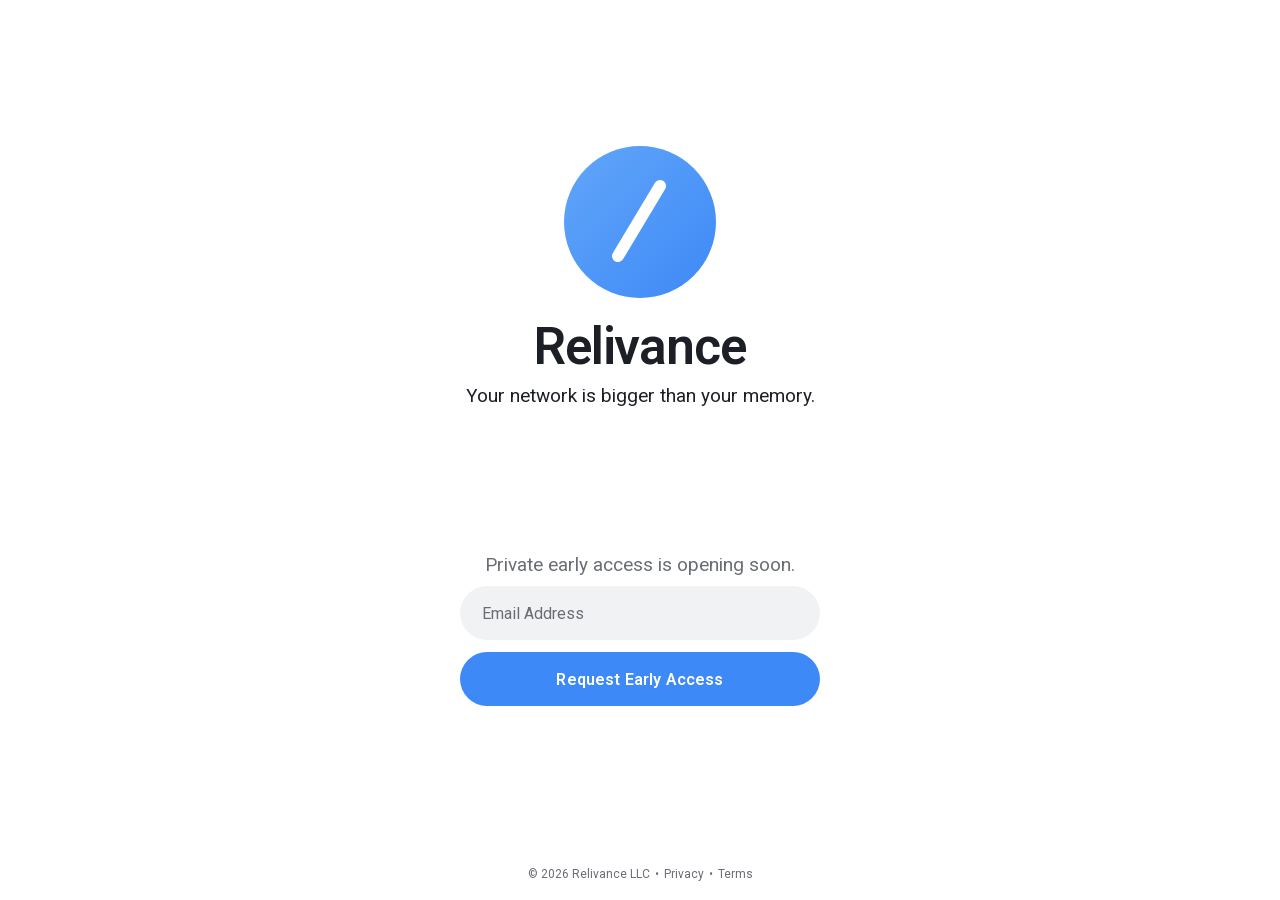
==== commit d3c7cb41: "Rich-link preview: PNG og-image + apple-touch-icon" ====
--- a/index.html
+++ b/index.html
@@ -176,10 +176,10 @@
 
     <footer class="footer">
       <small class="footer-copy">&copy; <span id="year">2026</span> Relivance LLC</small>
-      <span class="footer-sep" aria-hidden="true">·</span>
+      <span class="footer-sep" aria-hidden="true">•</span>
       <nav class="footer-nav" aria-label="Legal">
         <a href="/privacy/">Privacy</a>
-        <span class="footer-sep" aria-hidden="true">·</span>
+        <span class="footer-sep" aria-hidden="true">•</span>
         <a href="/terms/">Terms</a>
       </nav>
     </footer>
--- a/styles.css
+++ b/styles.css
@@ -535,7 +535,10 @@
 }
 
 .footer-sep {
-  opacity: 0.6;
+  /* Heavier than the previous 0.6 opacity middle-dot (·). Now uses the
+     full BULLET character (•) at full strength so the separators read
+     as deliberate punctuation rather than as decorative dust. */
+  opacity: 1;
 }
 
 /* Desktop wordmark steps up slightly so the "Relivance" headline holds
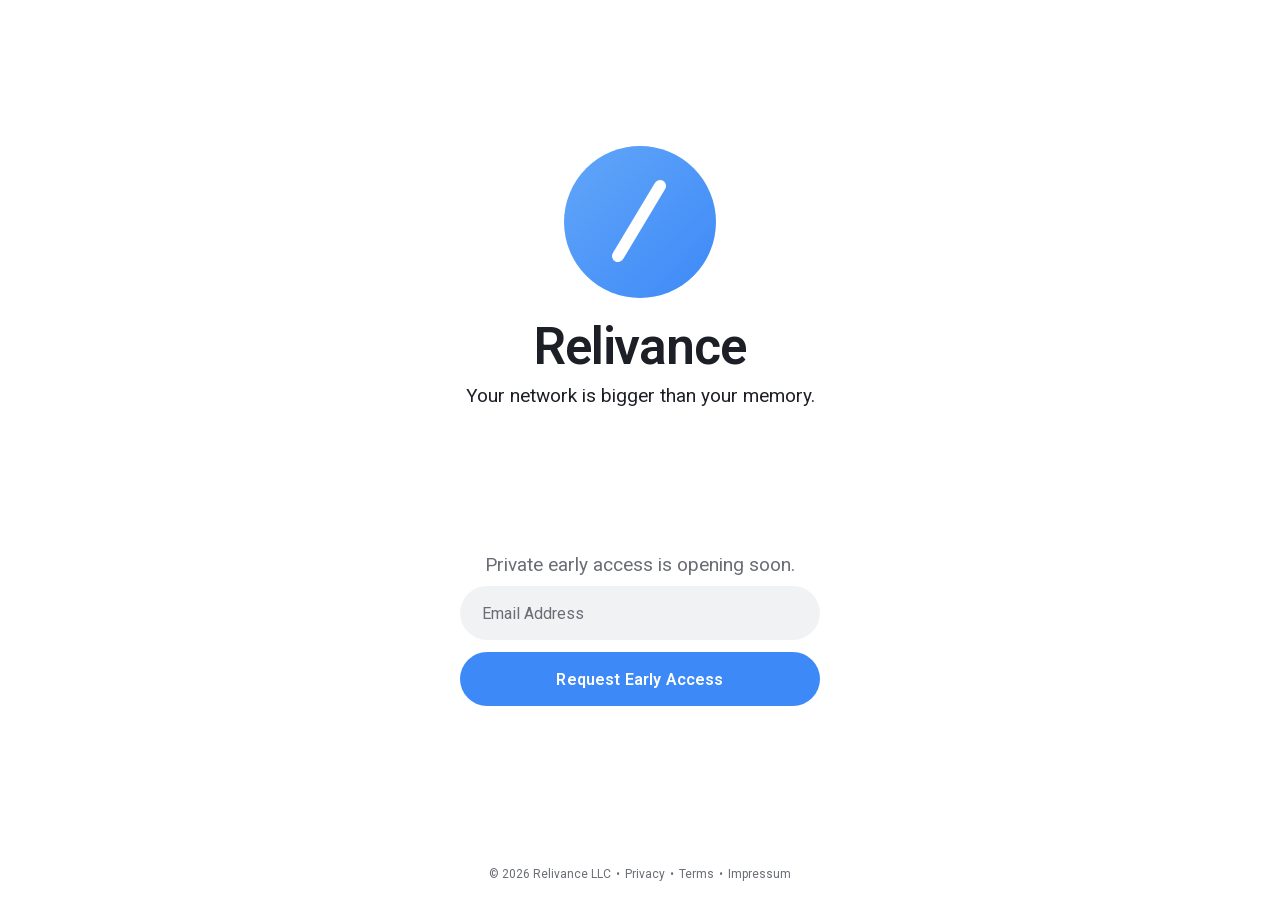
==== commit af5bd7d3: "Update legal docs for Relivance LLC formation (May 14, 2026) - Privacy + Terms: bump effective date " ====
--- a/index.html
+++ b/index.html
@@ -181,6 +181,8 @@
         <a href="/privacy/">Privacy</a>
         <span class="footer-sep" aria-hidden="true">•</span>
         <a href="/terms/">Terms</a>
+        <span class="footer-sep" aria-hidden="true">•</span>
+        <a href="/impressum/">Impressum</a>
       </nav>
     </footer>
 
--- a/styles.css
+++ b/styles.css
@@ -59,6 +59,14 @@
      near-black better than the lighter logo blue. */
   --cta-blue: #3d89f7;
 
+  /* "Relivance" wordmark colour inside the doc-page header
+     (privacy / terms). Light mode picks up the same logo-gradient
+     blue as the CTA so the wordmark reads as part of the brand
+     mark above it. Dark mode is overridden to white below — full
+     primary luminance for a clean monochrome treatment that holds
+     against the silver-disc dark logo without competing colour. */
+  --doc-brand-color: #3d89f7;
+
   /* Fluid type scale anchored on the iOS pt sizes. The wordmark is
      40pt on iOS; we let it scale a touch larger on big screens and
      not below 32px on phones. The slogan locks 16–19px range. */
@@ -90,6 +98,12 @@
        LinkedIn blue holds visual weight without competing with the
        wordmark or feeling like a stock OS button. */
     --cta-blue: #0a66c2;
+
+    /* Doc-page brand wordmark in dark mode: white. Clean monochrome
+       against the silver-disc dark logo (the logo's own dark variant
+       runs white → cool silver, so the wordmark in pure white sits
+       as a calm continuation of the disc colour). */
+    --doc-brand-color: #ffffff;
   }
 }
 
@@ -525,7 +539,8 @@
 }
 
 .footer-nav a:hover,
-.footer-nav a:focus-visible {
+.footer-nav a:focus-visible,
+.footer-nav a[aria-current="page"] {
   color: var(--wv-primary);
 }
 
@@ -568,7 +583,14 @@
 }
 
 .doc-stage {
-  flex: 1;
+  /* Natural height, NOT flex: 1 stretched. The previous flex: 1 made
+     the stage absorb all leftover viewport space, which pushed the
+     footer to the very bottom of the viewport and produced a big
+     empty gap between the last paragraph and the footer on tall
+     desktop viewports. The doc page is content-driven — the footer
+     should follow the content directly, with a comfortable but
+     bounded gap. Any leftover viewport space now flows below the
+     footer instead of between content and footer. */
   width: 100%;
   /* Editorial-document max-width. Modern legal / docs pages on
      premium apps land in the 720–800px range so a line of 15px
@@ -577,7 +599,7 @@
      for a phone reading view, not a desktop one. */
   max-width: 760px;
   margin: 0 auto;
-  padding: 48px 24px 64px;
+  padding: 48px 24px 40px;
   padding-top: max(48px, calc(env(safe-area-inset-top) + 32px));
   text-align: left;
 }
@@ -604,20 +626,31 @@
   }
 }
 
+/* The brand stack at the top of each doc page mirrors the home page's
+   layout — logo centered above the "Relivance" wordmark — just at a
+   smaller, compact scale (logo ~1/3 the size of the home hero). The
+   doc-stage itself stays left-aligned for the body copy below, so the
+   centered header sits as a clear brand moment at the top of the page
+   without disturbing the legal-document reading rhythm beneath. */
 .doc-header {
   display: flex;
+  flex-direction: column;
   align-items: center;
-  gap: 12px;
   margin: 0 0 40px;
 }
 
 .doc-header a {
   display: inline-flex;
+  flex-direction: column;
   align-items: center;
-  gap: 12px;
+  /* 18px between logo and wordmark — gives the brand stack more
+     breathing room than the home page's gap proportion. The stack
+     still reads as one element. */
+  gap: 18px;
   text-decoration: none;
   color: inherit;
   border-radius: 8px;
+  padding: 4px 8px;
 }
 
 .doc-header a:focus-visible {
@@ -626,9 +659,14 @@
 }
 
 .doc-logo {
-  width: 32px;
-  height: 32px;
+  /* 30% larger than the previous 56px (= 72.8 → 73). */
+  width: 73px;
+  height: 73px;
   display: block;
+  /* Optical-centre nudge proportional to the home logo's -6px @ 160px.
+     At 73px the equivalent is ~-3px, which keeps the brand stack
+     visually balanced instead of low-anchored. */
+  margin-bottom: -3px;
 }
 
 .doc-logo img {
@@ -641,9 +679,17 @@
   font-family: "Roboto", -apple-system, BlinkMacSystemFont, "Segoe UI",
     "Helvetica Neue", Helvetica, Arial, sans-serif;
   font-weight: 600;
-  font-size: 17px;
-  letter-spacing: -0.01em;
-  color: var(--wv-primary);
+  /* Matches .doc-title's fluid type scale below so the "Relivance"
+     wordmark in the header and the "Privacy Policy" / "Terms" title
+     beneath it read as visually-paired peers in the same typographic
+     hierarchy — same size, same line-height, same letter-spacing.
+     Colour is the only thing that differs: the wordmark picks up
+     --doc-brand-color (logo-blue in light, white in dark), while the
+     title stays at primary text colour. */
+  font-size: clamp(26px, 3.2vw, 32px);
+  line-height: 1.15;
+  letter-spacing: -0.015em;
+  color: var(--doc-brand-color);
 }
 
 .doc-title {
@@ -730,7 +776,11 @@
    already places the footer in-flow via body's flex column + .stage's
    flex-grow — nothing extra needed there. */
 body.doc .footer {
-  margin: 24px auto 0;
+  /* Tight margin to the last content paragraph above. Combined with
+     the doc-stage's 40px bottom padding, total visual gap from the
+     last line of content to the footer line is ~56px — comfortable
+     but not yawning. */
+  margin: 16px auto 0;
   padding-bottom: max(24px, env(safe-area-inset-bottom));
 }
 
